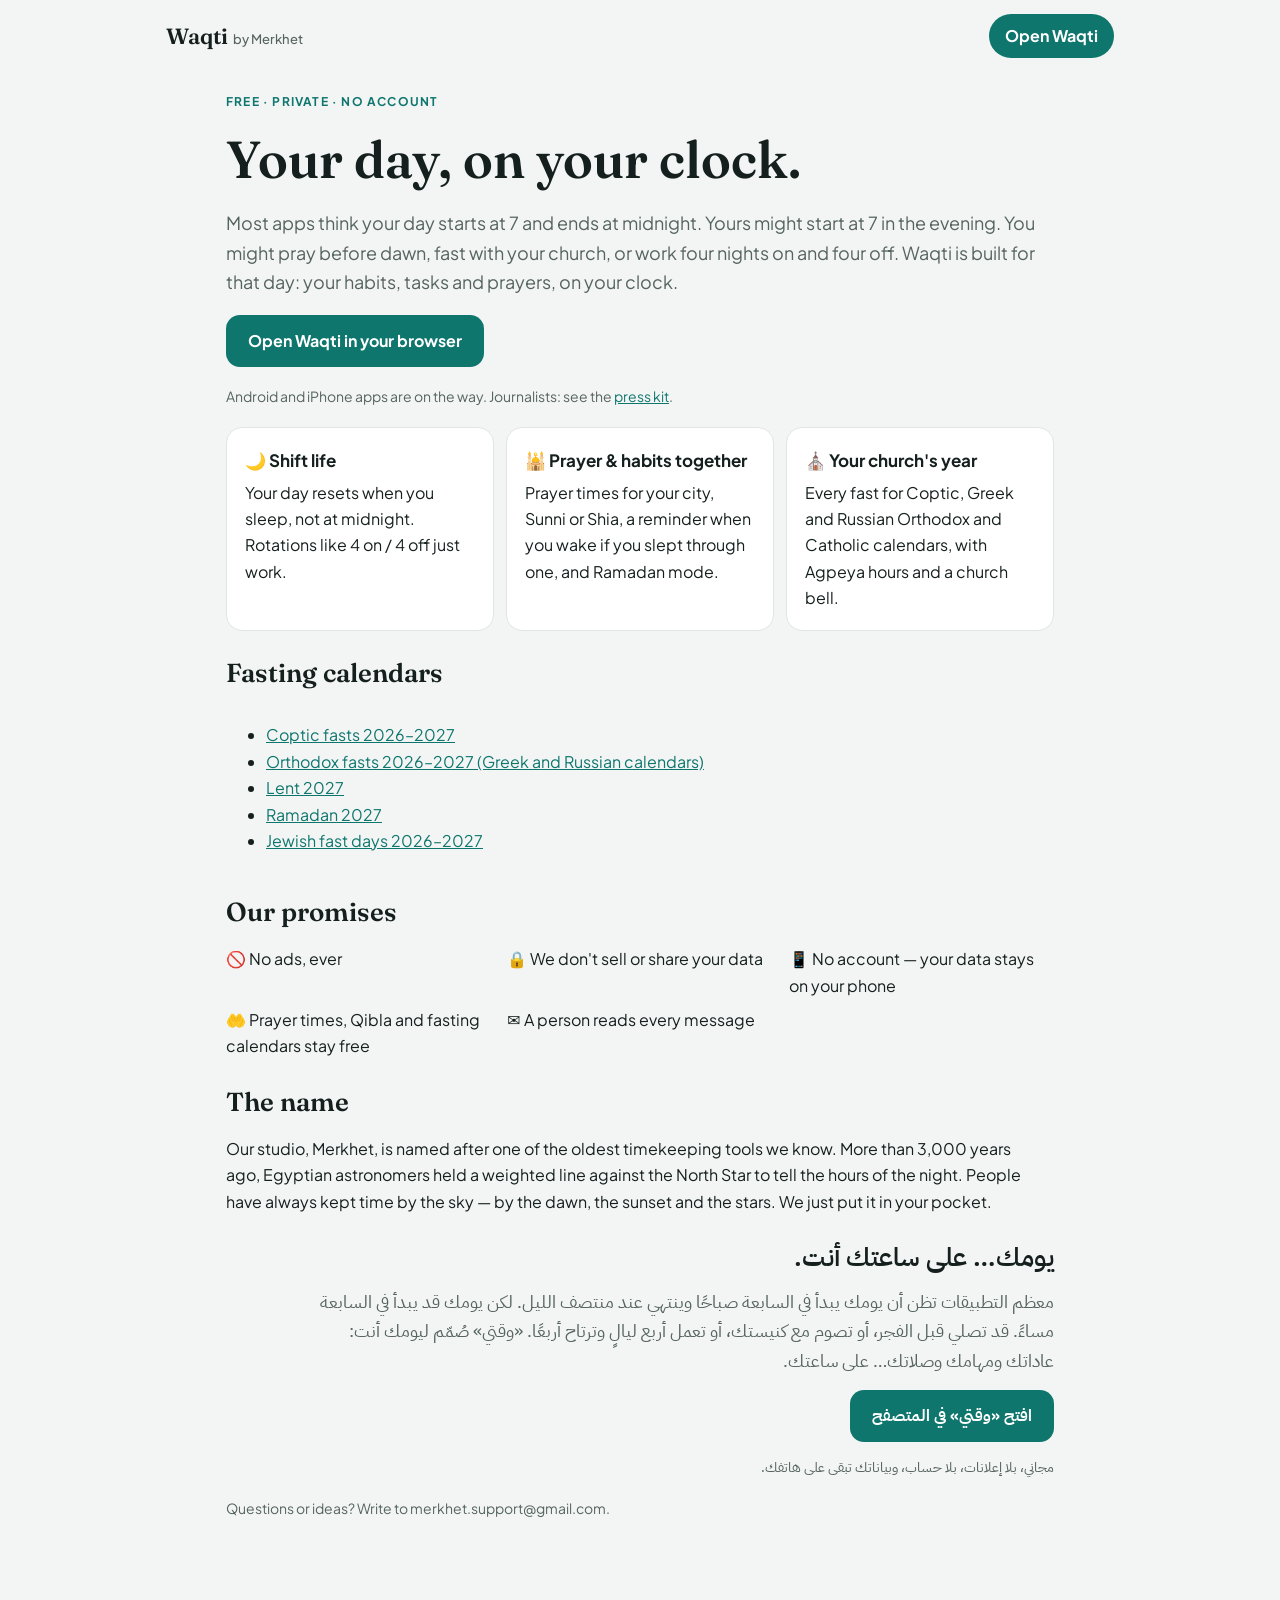
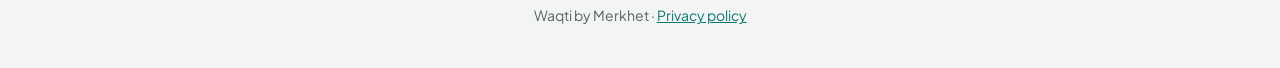
==== index.html @ fd39568a "First website upload" ====
<!doctype html>
<html lang="en">
<head>
<meta charset="utf-8">
<meta name="viewport" content="width=device-width,initial-scale=1">
<title>Waqti — your day, on your clock</title>
<meta name="description" content="A habit app for the life you actually live: night shifts and rotations, prayer times and fasting calendars, tasks and family lists. Free, private, no account.">
<link rel="icon" href="app/icons/icon.svg">
<link rel="stylesheet" href="site.css">
</head>
<body>
<header class="top"><a class="brand" href="./">Waqti <span>by Merkhet</span></a><a class="cta-sm" href="app/">Open Waqti</a></header>
<main class="wrap">
  <p class="eyebrow">Free · private · no account</p>
  <h1>Your day, on your clock.</h1>
  <p class="lede">Most apps think your day starts at 7 and ends at midnight. Yours might start at 7 in the evening. You might pray before dawn, fast with your church, or work four nights on and four off. Waqti is built for that day: your habits, tasks and prayers, on your clock.</p>
  <p><a class="btn" href="app/">Open Waqti in your browser</a></p>
  <p class="note">Android and iPhone apps are on the way. Journalists: see the <a href="press.html">press kit</a>.</p>

  <div class="doors">
    <div class="door"><b>🌙 Shift life</b><span>Your day resets when you sleep, not at midnight. Rotations like 4 on / 4 off just work.</span></div>
    <div class="door"><b>🕌 Prayer &amp; habits together</b><span>Prayer times for your city, Sunni or Shia, a reminder when you wake if you slept through one, and Ramadan mode.</span></div>
    <div class="door"><b>⛪ Your church's year</b><span>Every fast for Coptic, Greek and Russian Orthodox and Catholic calendars, with Agpeya hours and a church bell.</span></div>
  </div>

  <h2>Fasting calendars</h2>
  <ul>
    <li><a href="fasting/coptic-fasts-2026-2027.html">Coptic fasts 2026–2027</a></li>
    <li><a href="fasting/orthodox-fasts-2026-2027.html">Orthodox fasts 2026–2027 (Greek and Russian calendars)</a></li>
    <li><a href="fasting/lent-2027.html">Lent 2027</a></li>
    <li><a href="fasting/ramadan-2027.html">Ramadan 2027</a></li>
    <li><a href="fasting/jewish-fasts-5787.html">Jewish fast days 2026–2027</a></li>
  </ul>

  <h2>Our promises</h2>
  <ul class="promises">
    <li>🚫 No ads, ever</li>
    <li>🔒 We don't sell or share your data</li>
    <li>📱 No account — your data stays on your phone</li>
    <li>🤲 Prayer times, Qibla and fasting calendars stay free</li>
    <li>✉️ A person reads every message</li>
  </ul>

  <h2>The name</h2>
  <p>Our studio, Merkhet, is named after one of the oldest timekeeping tools we know. More than 3,000 years ago, Egyptian astronomers held a weighted line against the North Star to tell the hours of the night. People have always kept time by the sky — by the dawn, the sunset and the stars. We just put it in your pocket.</p>

  <section dir="rtl" lang="ar" class="ar">
    <h2>يومك… على ساعتك أنت.</h2>
    <p class="lede">معظم التطبيقات تظن أن يومك يبدأ في السابعة صباحًا وينتهي عند منتصف الليل. لكن يومك قد يبدأ في السابعة مساءً. قد تصلي قبل الفجر، أو تصوم مع كنيستك، أو تعمل أربع ليالٍ وترتاح أربعًا. «وقتي» صُمّم ليومك أنت: عاداتك ومهامك وصلاتك… على ساعتك.</p>
    <p><a class="btn" href="app/">افتح «وقتي» في المتصفح</a></p>
    <p class="note">مجاني، بلا إعلانات، بلا حساب، وبياناتك تبقى على هاتفك.</p>
  </section>

  <p class="note">Questions or ideas? Write to <span style="user-select:all">merkhet.support@gmail.com</span>.</p>
</main>
<footer class="foot">Waqti by Merkhet · <a href="privacy-policy.html">Privacy policy</a></footer>
</body>
</html>
---- site.css ----
/* Waqti website: the app's teal and star gold, Fraunces headings, one reading column. */
/* Fonts come from the app's own copies (app/fonts/), never from Google: loading Google Fonts sends every
   visitor's IP address to Google, which a German court has ruled a privacy breach. No third-party requests. */
@import url("app/fonts/fonts.css");
:root {
  --bg: #f3f5f4; --paper: #ffffff; --ink: #15201e; --muted: #56645f; --line: #dfe6e3;
  --teal: #0f766e; --teal-deep: #0a524c; --teal-soft: #e1f1ed; --gold: #ffd76a;
  --display: "Fraunces", Georgia, serif; --body: "Plus Jakarta Sans", system-ui, -apple-system, "Segoe UI", sans-serif; --arabic: "IBM Plex Sans Arabic", Tahoma, sans-serif;
  color-scheme: light;
}
@media (prefers-color-scheme: dark) {
  :root { --bg: #0d1312; --paper: #161e1c; --ink: #e8efec; --muted: #a3b0ab; --line: #273331; --teal: #2dd4bf; --teal-deep: #134e48; --teal-soft: #16302c; color-scheme: dark; }
}
* { box-sizing: border-box; }
body { margin: 0; background: var(--bg); color: var(--ink); font: 16px/1.65 var(--body); }
a { color: var(--teal); }
.top { display: flex; justify-content: space-between; align-items: center; gap: 12px; padding: 14px max(16px, env(safe-area-inset-left, 0px)); max-width: 980px; margin: 0 auto; }
.brand { font-family: var(--display); font-size: 22px; font-weight: 600; color: var(--ink); text-decoration: none; }
.brand span { font-family: var(--body); font-size: 13px; color: var(--muted); font-weight: 500; }
.cta-sm { font-weight: 700; text-decoration: none; padding: 9px 16px; border-radius: 99px; background: var(--teal); color: #fff; }
.wrap { max-width: 860px; margin: 0 auto; padding: 20px max(16px, env(safe-area-inset-left, 0px)) 60px; display: flex; flex-direction: column; gap: 18px; }
h1, h2, h3 { font-family: var(--display); font-weight: 600; line-height: 1.15; margin: 0; text-wrap: balance; }
h1 { font-size: clamp(32px, 6vw, 52px); }
h2 { font-size: 26px; margin-top: 10px; }
p { margin: 0; max-width: 68ch; }
.lede { font-size: 18px; color: var(--muted); }
.eyebrow { font-size: 12px; letter-spacing: .1em; text-transform: uppercase; font-weight: 700; color: var(--teal); }
.note { font-size: 14px; color: var(--muted); }
.btn { display: inline-block; font-weight: 700; text-decoration: none; padding: 13px 22px; border-radius: 14px; background: var(--teal); color: #fff; }
.table-wrap { overflow-x: auto; background: var(--paper); border: 1px solid var(--line); border-radius: 14px; }
table { border-collapse: collapse; width: 100%; font-size: 15px; min-width: 560px; }
th, td { text-align: start; padding: 10px 12px; border-bottom: 1px solid var(--line); vertical-align: top; }
tr:last-child td { border-bottom: none; }
th { font-size: 12px; text-transform: uppercase; letter-spacing: .06em; color: var(--muted); }
td.n { font-variant-numeric: tabular-nums; }
.cta { background: var(--teal-deep); color: #fff; border-radius: 18px; padding: 24px; display: flex; flex-direction: column; gap: 10px; align-items: flex-start; }
.cta h2 { margin: 0; } .cta p { color: #e1f1ed; }
.cta .btn { background: var(--gold); color: #15201e; }
.ar { font-family: var(--arabic); display: flex; flex-direction: column; gap: 14px; }
.ar h2, .ar h3 { font-family: var(--arabic); font-weight: 600; }
.doors { display: grid; grid-template-columns: repeat(auto-fit, minmax(230px, 1fr)); gap: 12px; }
.door { background: var(--paper); border: 1px solid var(--line); border-radius: 16px; padding: 18px; display: flex; flex-direction: column; gap: 6px; }
.door b { font-size: 17px; }
.promises { display: grid; grid-template-columns: repeat(auto-fit, minmax(220px, 1fr)); gap: 8px 16px; padding: 0; margin: 0; list-style: none; }
.foot { text-align: center; padding: 24px 16px 40px; font-size: 14px; color: var(--muted); }
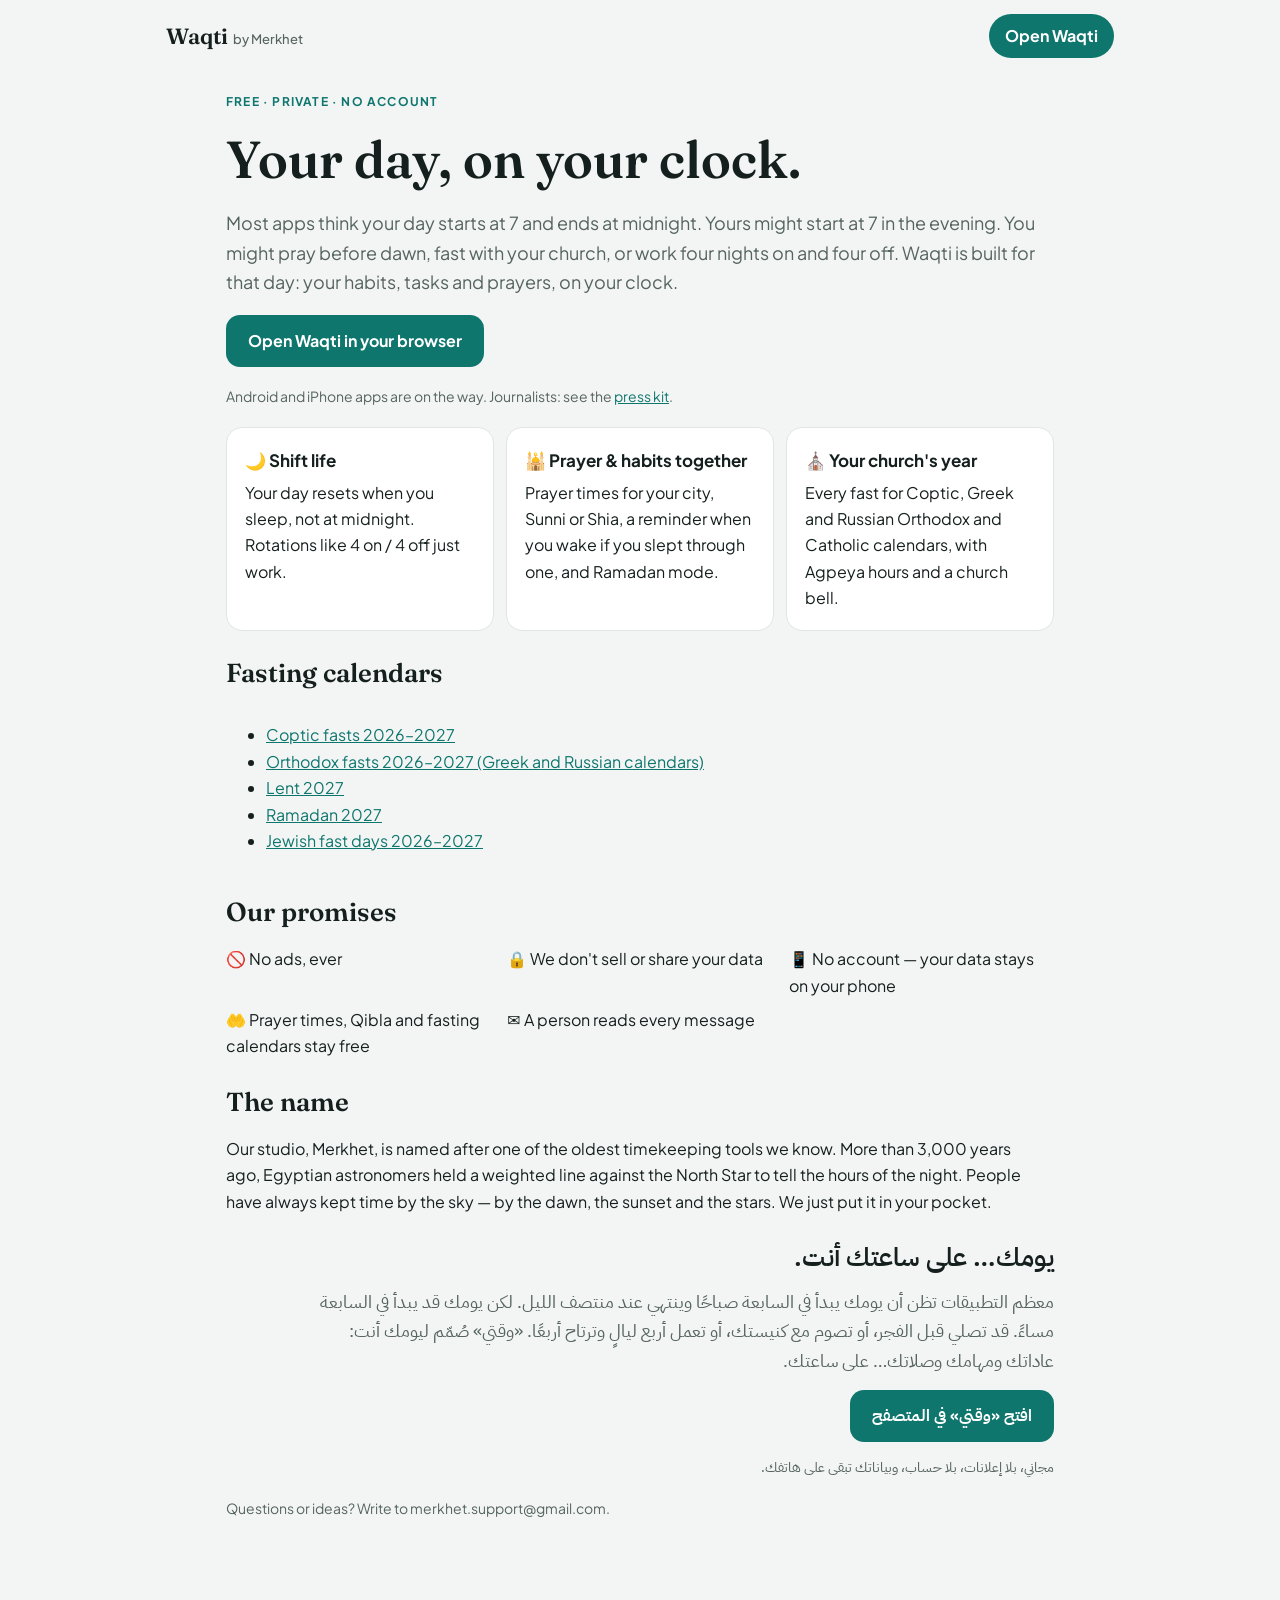
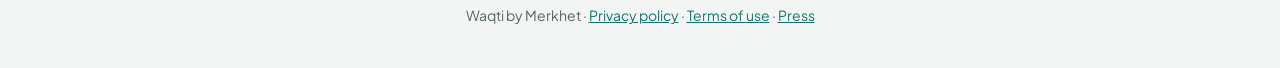
==== commit 0f3ad80d: "Add terms link" ====
--- a/index.html
+++ b/index.html
@@ -53,6 +53,6 @@
 
   <p class="note">Questions or ideas? Write to <span style="user-select:all">merkhet.support@gmail.com</span>.</p>
 </main>
-<footer class="foot">Waqti by Merkhet · <a href="privacy-policy.html">Privacy policy</a></footer>
+<footer class="foot">Waqti by Merkhet · <a href="privacy-policy.html">Privacy policy</a> · <a href="terms.html">Terms of use</a> · <a href="press.html">Press</a></footer>
 </body>
 </html>
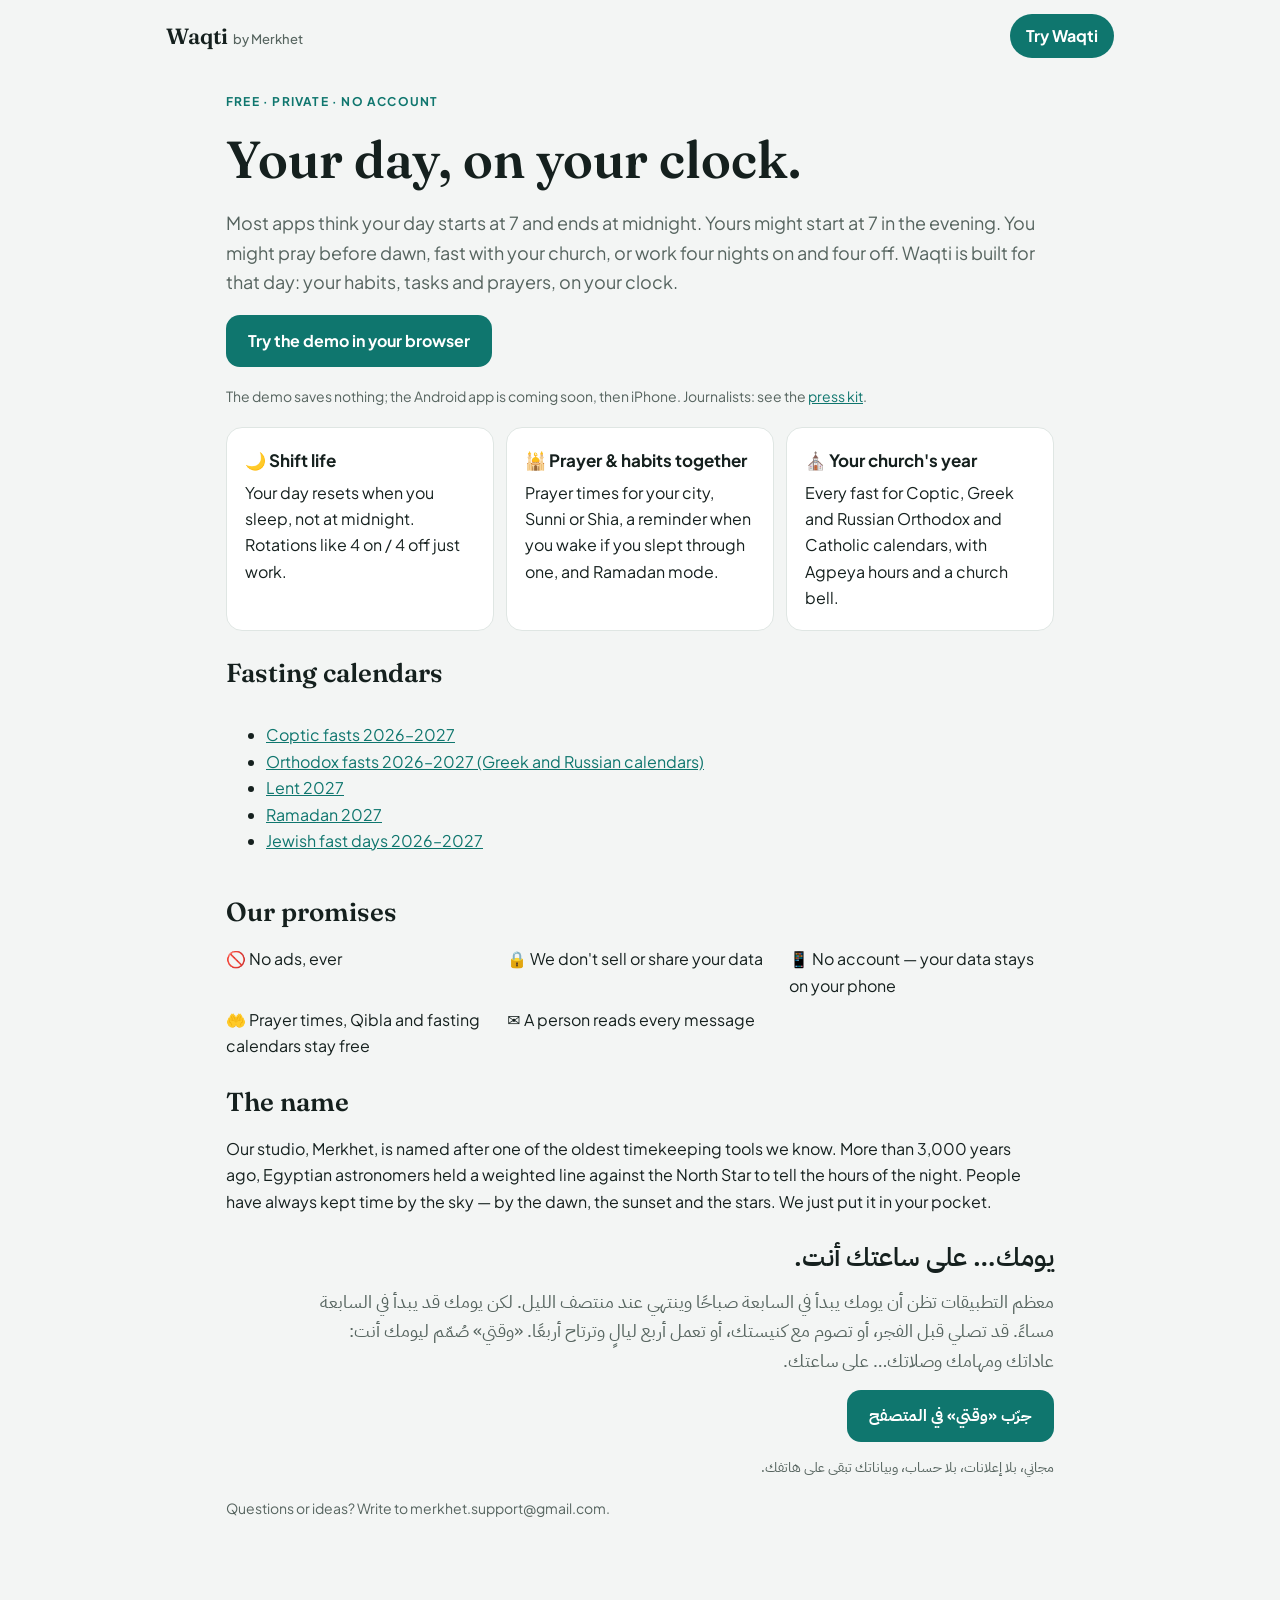
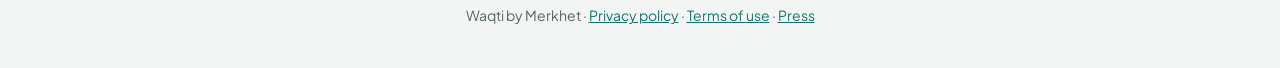
==== commit 8582c4d6: "Website: demo only" ====
--- a/index.html
+++ b/index.html
@@ -1,4 +1,4 @@
-<!doctype html>
+﻿<!doctype html>
 <html lang="en">
 <head>
 <meta charset="utf-8">
@@ -9,13 +9,13 @@
 <link rel="stylesheet" href="site.css">
 </head>
 <body>
-<header class="top"><a class="brand" href="./">Waqti <span>by Merkhet</span></a><a class="cta-sm" href="app/">Open Waqti</a></header>
+<header class="top"><a class="brand" href="./">Waqti <span>by Merkhet</span></a><a class="cta-sm" href="app/">Try Waqti</a></header>
 <main class="wrap">
   <p class="eyebrow">Free · private · no account</p>
   <h1>Your day, on your clock.</h1>
   <p class="lede">Most apps think your day starts at 7 and ends at midnight. Yours might start at 7 in the evening. You might pray before dawn, fast with your church, or work four nights on and four off. Waqti is built for that day: your habits, tasks and prayers, on your clock.</p>
-  <p><a class="btn" href="app/">Open Waqti in your browser</a></p>
-  <p class="note">Android and iPhone apps are on the way. Journalists: see the <a href="press.html">press kit</a>.</p>
+  <p><a class="btn" href="app/">Try the demo in your browser</a></p>
+  <p class="note">The demo saves nothing; the Android app is coming soon, then iPhone. Journalists: see the <a href="press.html">press kit</a>.</p>
 
   <div class="doors">
     <div class="door"><b>🌙 Shift life</b><span>Your day resets when you sleep, not at midnight. Rotations like 4 on / 4 off just work.</span></div>
@@ -47,7 +47,7 @@
   <section dir="rtl" lang="ar" class="ar">
     <h2>يومك… على ساعتك أنت.</h2>
     <p class="lede">معظم التطبيقات تظن أن يومك يبدأ في السابعة صباحًا وينتهي عند منتصف الليل. لكن يومك قد يبدأ في السابعة مساءً. قد تصلي قبل الفجر، أو تصوم مع كنيستك، أو تعمل أربع ليالٍ وترتاح أربعًا. «وقتي» صُمّم ليومك أنت: عاداتك ومهامك وصلاتك… على ساعتك.</p>
-    <p><a class="btn" href="app/">افتح «وقتي» في المتصفح</a></p>
+    <p><a class="btn" href="app/?lang=ar">جرّب «وقتي» في المتصفح</a></p>
     <p class="note">مجاني، بلا إعلانات، بلا حساب، وبياناتك تبقى على هاتفك.</p>
   </section>
 
